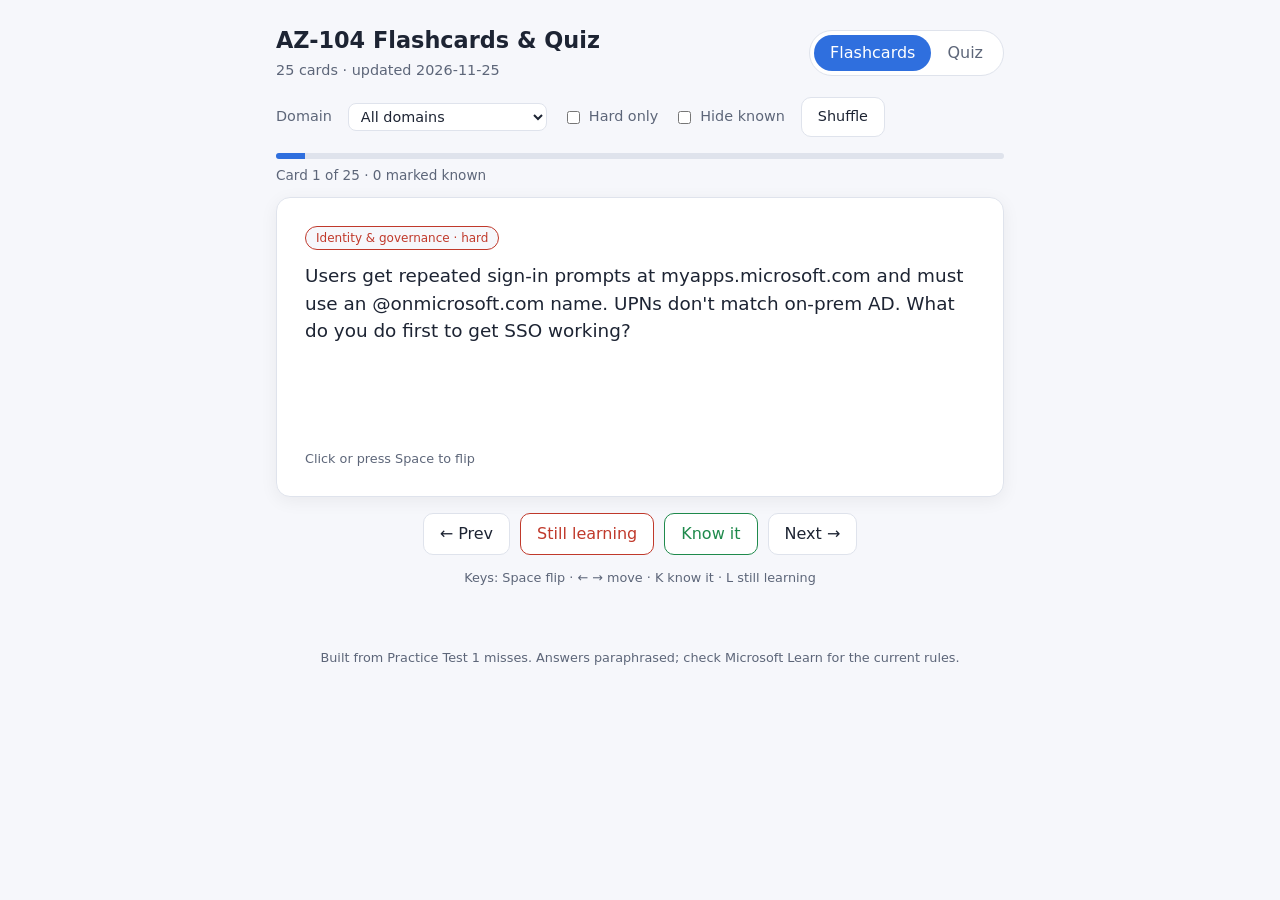
==== quiz/index.html @ c1c8e134 "Initial AZ-104 readiness tracker: quiz site, status check, plan data, skill Co-Authored-By: Claude O" ====
<!DOCTYPE html>
<html lang="en">
<head>
  <meta charset="utf-8">
  <meta name="viewport" content="width=device-width, initial-scale=1">
  <title>AZ-104 Flashcards &amp; Quiz</title>
  <link rel="stylesheet" href="style.css">
</head>
<body>
  <header class="top">
    <div>
      <h1>AZ-104 Flashcards &amp; Quiz</h1>
      <p class="sub"><span id="count"></span> cards · updated <span id="updated"></span></p>
    </div>
    <nav class="modes" role="tablist">
      <button class="mode active" data-mode="cards" role="tab" aria-selected="true">Flashcards</button>
      <button class="mode" data-mode="quiz" role="tab" aria-selected="false">Quiz</button>
    </nav>
  </header>

  <section class="filters">
    <label for="domain">Domain</label>
    <select id="domain"></select>
    <label class="check"><input type="checkbox" id="hardOnly"> Hard only</label>
    <label class="check"><input type="checkbox" id="hideKnown"> Hide known</label>
    <button id="shuffle" class="ghost">Shuffle</button>
  </section>

  <main>
    <!-- Flashcards mode -->
    <section id="cardsView">
      <div class="progress"><div id="cardBar"></div></div>
      <p class="pos" id="cardPos"></p>
      <button id="flashcard" class="flashcard" aria-live="polite">
        <div class="face front">
          <span class="tag" id="fTag"></span>
          <p id="fQuestion"></p>
          <span class="tap">Click or press Space to flip</span>
        </div>
        <div class="face back">
          <span class="tag" id="bTag"></span>
          <p class="answer" id="bAnswer"></p>
          <p class="why" id="bWhy"></p>
        </div>
      </button>
      <div class="row">
        <button id="prev" class="ghost">&larr; Prev</button>
        <button id="again" class="bad">Still learning</button>
        <button id="known" class="good">Know it</button>
        <button id="next" class="ghost">Next &rarr;</button>
      </div>
      <p class="keys">Keys: Space flip · ← → move · K know it · L still learning</p>
    </section>

    <!-- Quiz mode -->
    <section id="quizView" hidden>
      <div class="progress"><div id="quizBar"></div></div>
      <p class="pos" id="quizPos"></p>
      <article class="qcard">
        <span class="tag" id="qTag"></span>
        <p class="qtext" id="qText"></p>
        <div id="options" class="options"></div>
        <button id="hintBtn" class="ghost small" hidden>Show hint</button>
        <p id="hint" class="hint" hidden></p>
        <div id="feedback" class="feedback" hidden></div>
      </article>
      <div class="row">
        <button id="qNext" class="primary" disabled>Next question</button>
      </div>
      <section id="result" class="result" hidden>
        <h2 id="scoreLine"></h2>
        <div id="byDomain"></div>
        <h3>Review your misses</h3>
        <ul id="missList"></ul>
        <button id="restart" class="primary">Try again</button>
      </section>
    </section>
  </main>

  <footer>Built from Practice Test 1 misses. Answers paraphrased; check Microsoft Learn for the current rules.</footer>

  <script src="cards.js"></script>
  <script src="app.js"></script>
</body>
</html>
---- quiz/style.css ----
:root {
  --bg: #f6f7fb;
  --card: #ffffff;
  --ink: #1d2433;
  --muted: #5d6679;
  --line: #dfe3ec;
  --accent: #2f6fde;
  --good: #1f8a4c;
  --bad: #c0392b;
  --soft-good: #e6f4ec;
  --soft-bad: #fbeaea;
  --radius: 14px;
}
@media (prefers-color-scheme: dark) {
  :root {
    --bg: #12151c; --card: #1b2029; --ink: #e8ebf2; --muted: #9aa3b5;
    --line: #2c3340; --accent: #6b9dff; --good: #4cc27f; --bad: #ff7a6b;
    --soft-good: #183326; --soft-bad: #3a1f1d;
  }
}
* { box-sizing: border-box; }
[hidden] { display: none !important; }
body {
  margin: 0; background: var(--bg); color: var(--ink);
  font: 16px/1.5 system-ui, -apple-system, "Segoe UI", Roboto, sans-serif;
}
.top {
  display: flex; justify-content: space-between; align-items: center; flex-wrap: wrap; gap: 12px;
  max-width: 760px; margin: 0 auto; padding: 24px 16px 8px;
}
h1 { font-size: 1.4rem; margin: 0; }
.sub { margin: 2px 0 0; color: var(--muted); font-size: .9rem; }
.modes { display: flex; background: var(--card); border: 1px solid var(--line); border-radius: 999px; padding: 4px; }
.mode { border: 0; background: none; padding: 6px 16px; border-radius: 999px; color: var(--muted); cursor: pointer; font: inherit; }
.mode.active { background: var(--accent); color: #fff; }

.filters {
  display: flex; flex-wrap: wrap; gap: 10px 16px; align-items: center;
  max-width: 760px; margin: 0 auto; padding: 8px 16px 16px; color: var(--muted); font-size: .9rem;
}
select { font: inherit; padding: 4px 8px; border-radius: 8px; border: 1px solid var(--line); background: var(--card); color: var(--ink); }
.check { display: flex; gap: 6px; align-items: center; }

main { max-width: 760px; margin: 0 auto; padding: 0 16px 32px; }
.progress { height: 6px; background: var(--line); border-radius: 999px; overflow: hidden; }
.progress div { height: 100%; width: 0; background: var(--accent); transition: width .3s; }
.pos { color: var(--muted); font-size: .85rem; margin: 6px 0 12px; }

.flashcard {
  position: relative; display: block; width: 100%; min-height: 300px; padding: 0;
  border: 0; background: none; cursor: pointer; perspective: 1200px; font: inherit; color: inherit; text-align: left;
}
.face {
  position: absolute; inset: 0; padding: 28px; border-radius: var(--radius);
  background: var(--card); border: 1px solid var(--line); box-shadow: 0 4px 18px rgba(0,0,0,.06);
  backface-visibility: hidden; transition: transform .45s; display: flex; flex-direction: column; gap: 12px;
  overflow: auto;
}
.face p { margin: 0; font-size: 1.15rem; }
.back { transform: rotateY(180deg); }
.flashcard.flipped .front { transform: rotateY(-180deg); }
.flashcard.flipped .back { transform: rotateY(0); }
.answer { font-weight: 650; font-size: 1.25rem !important; }
.why { color: var(--muted); font-size: 1rem !important; }
.tap { margin-top: auto; color: var(--muted); font-size: .8rem; }
.tag { align-self: flex-start; font-size: .75rem; padding: 2px 10px; border-radius: 999px; background: var(--bg); color: var(--muted); border: 1px solid var(--line); }
.tag.hard { color: var(--bad); border-color: var(--bad); }

.row { display: flex; gap: 10px; justify-content: center; flex-wrap: wrap; margin-top: 16px; }
button.ghost, button.good, button.bad, button.primary {
  font: inherit; padding: 8px 16px; border-radius: 10px; cursor: pointer; border: 1px solid var(--line);
  background: var(--card); color: var(--ink);
}
button.good { border-color: var(--good); color: var(--good); }
button.bad { border-color: var(--bad); color: var(--bad); }
button.primary { background: var(--accent); border-color: var(--accent); color: #fff; }
button:disabled { opacity: .45; cursor: default; }
button.small { padding: 4px 12px; font-size: .85rem; align-self: flex-start; }
.keys { text-align: center; color: var(--muted); font-size: .8rem; }

.qcard { background: var(--card); border: 1px solid var(--line); border-radius: var(--radius); padding: 24px; display: flex; flex-direction: column; gap: 14px; }
.qtext { font-size: 1.1rem; margin: 0; }
.options { display: grid; gap: 8px; }
.opt {
  font: inherit; text-align: left; padding: 10px 14px; border-radius: 10px; cursor: pointer;
  border: 1px solid var(--line); background: var(--bg); color: var(--ink);
}
.opt:hover:not(:disabled) { border-color: var(--accent); }
.opt.right { background: var(--soft-good); border-color: var(--good); }
.opt.wrong { background: var(--soft-bad); border-color: var(--bad); }
.hint { margin: 0; padding: 10px 14px; border-left: 3px solid var(--accent); background: var(--bg); color: var(--muted); }
.feedback { padding: 12px 14px; border-radius: 10px; }
.feedback.ok { background: var(--soft-good); }
.feedback.no { background: var(--soft-bad); }

.result { margin-top: 24px; background: var(--card); border: 1px solid var(--line); border-radius: var(--radius); padding: 24px; }
.result h2 { margin-top: 0; }
.dom { display: flex; justify-content: space-between; border-bottom: 1px solid var(--line); padding: 6px 0; }
#missList li { margin-bottom: 8px; }
footer { text-align: center; color: var(--muted); font-size: .8rem; padding: 16px; }
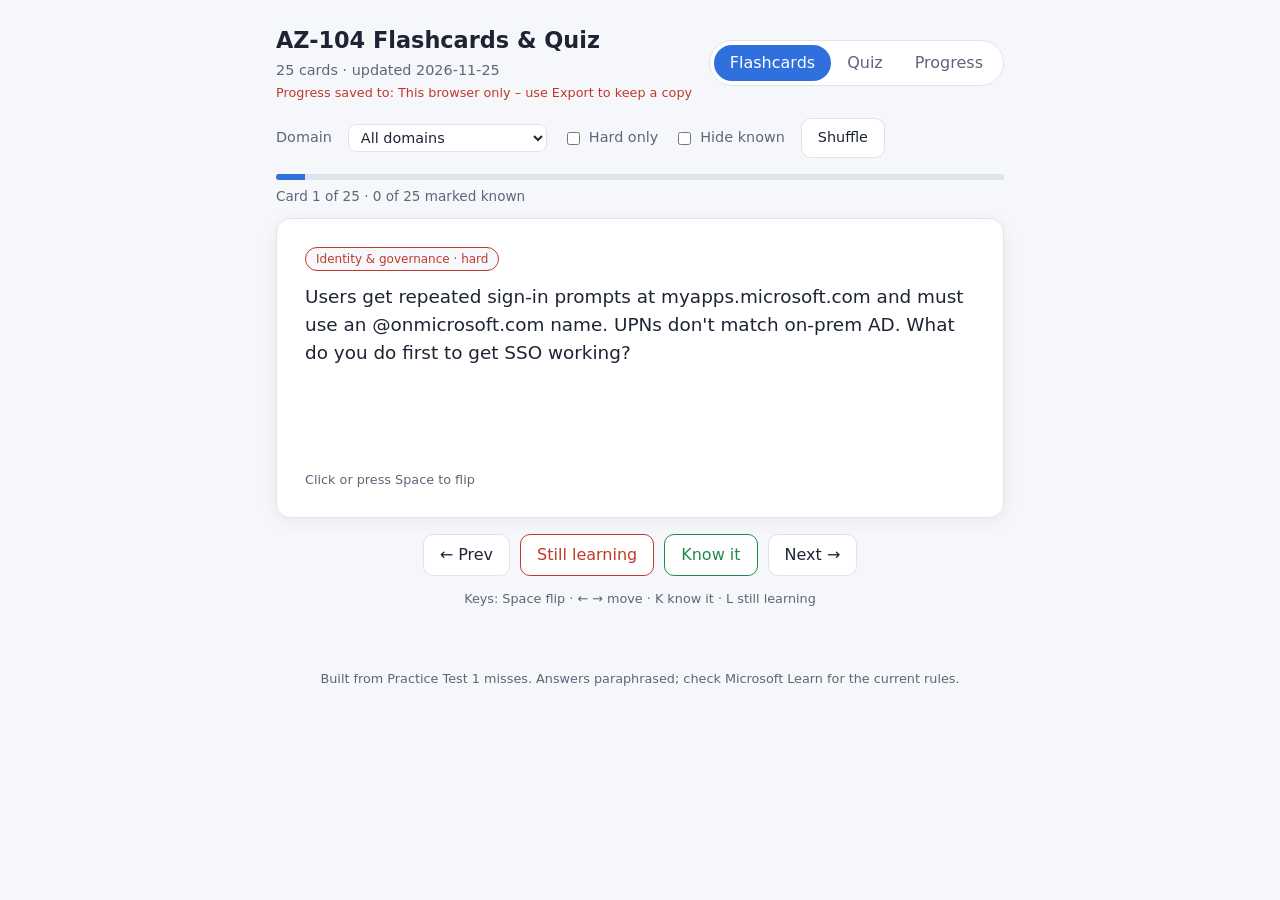
==== commit 51ad462e: "Save quiz progress: SQLite server, Claude artifact database, browser + JSON export - quiz/storage.js" ====
--- a/quiz/index.html
+++ b/quiz/index.html
@@ -4,6 +4,7 @@
   <meta charset="utf-8">
   <meta name="viewport" content="width=device-width, initial-scale=1">
   <title>AZ-104 Flashcards &amp; Quiz</title>
+  <link rel="icon" href="data:,">
   <link rel="stylesheet" href="style.css">
 </head>
 <body>
@@ -11,14 +12,16 @@
     <div>
       <h1>AZ-104 Flashcards &amp; Quiz</h1>
       <p class="sub"><span id="count"></span> cards · updated <span id="updated"></span></p>
+      <p class="saved" id="savedTo">Loading saved progress…</p>
     </div>
     <nav class="modes" role="tablist">
       <button class="mode active" data-mode="cards" role="tab" aria-selected="true">Flashcards</button>
       <button class="mode" data-mode="quiz" role="tab" aria-selected="false">Quiz</button>
+      <button class="mode" data-mode="progress" role="tab" aria-selected="false">Progress</button>
     </nav>
   </header>
 
-  <section class="filters">
+  <section class="filters" id="filters">
     <label for="domain">Domain</label>
     <select id="domain"></select>
     <label class="check"><input type="checkbox" id="hardOnly"> Hard only</label>
@@ -75,11 +78,33 @@
         <button id="restart" class="primary">Try again</button>
       </section>
     </section>
+    <!-- Progress mode -->
+    <section id="progressView" hidden>
+      <div class="stats" id="stats"></div>
+      <h2>Quiz attempts</h2>
+      <div class="scroll"><table class="tbl">
+        <thead><tr><th>Date</th><th>Cards</th><th>Score</th><th>Weakest domain</th></tr></thead>
+        <tbody id="attemptRows"></tbody>
+      </table></div>
+      <h2>Accuracy by domain (all quiz answers)</h2>
+      <div id="domainBars"></div>
+      <h2>Cards you miss most</h2>
+      <ol id="worstCards" class="worst"></ol>
+      <h2>Keep a copy</h2>
+      <p class="muted">Export saves every attempt and card mark as a JSON file. Import merges a file back in (nothing is overwritten).</p>
+      <div class="row left">
+        <button id="exportBtn" class="ghost">Export JSON</button>
+        <button id="copyBtn" class="ghost">Copy JSON</button>
+        <label class="ghost filebtn">Import JSON<input type="file" id="importFile" accept="application/json,.json" hidden></label>
+      </div>
+      <p id="ioMsg" class="muted" aria-live="polite"></p>
+    </section>
   </main>
 
   <footer>Built from Practice Test 1 misses. Answers paraphrased; check Microsoft Learn for the current rules.</footer>
 
   <script src="cards.js"></script>
+  <script src="storage.js"></script>
   <script src="app.js"></script>
 </body>
 </html>
--- a/quiz/style.css
+++ b/quiz/style.css
@@ -98,3 +98,25 @@
 .dom { display: flex; justify-content: space-between; border-bottom: 1px solid var(--line); padding: 6px 0; }
 #missList li { margin-bottom: 8px; }
 footer { text-align: center; color: var(--muted); font-size: .8rem; padding: 16px; }
+
+.saved { margin: 2px 0 0; font-size: .8rem; color: var(--muted); }
+.saved.warn { color: var(--bad); }
+h2 { font-size: 1.05rem; margin: 28px 0 10px; }
+.muted { color: var(--muted); font-size: .9rem; }
+.row.left { justify-content: flex-start; }
+.filebtn { display: inline-flex; align-items: center; font: inherit; padding: 8px 16px; border-radius: 10px; cursor: pointer; border: 1px solid var(--line); background: var(--card); color: var(--ink); }
+.stats { display: grid; grid-template-columns: repeat(auto-fit, minmax(140px, 1fr)); gap: 10px; }
+.stat { background: var(--card); border: 1px solid var(--line); border-radius: var(--radius); padding: 14px; }
+.stat b { display: block; font-size: 1.5rem; }
+.stat span { color: var(--muted); font-size: .85rem; }
+.scroll { overflow-x: auto; }
+.tbl { width: 100%; border-collapse: collapse; background: var(--card); font-size: .92rem; }
+.tbl th, .tbl td { border-bottom: 1px solid var(--line); padding: 8px 10px; text-align: left; white-space: nowrap; }
+.tbl td.num { text-align: right; }
+.bar { display: grid; grid-template-columns: minmax(0, 11em) minmax(0, 1fr) 4.5em; gap: 10px; align-items: center; margin: 6px 0; font-size: .9rem; }
+.bar .track { height: 10px; background: var(--line); border-radius: 999px; overflow: hidden; }
+.bar .fill { height: 100%; background: var(--accent); }
+.bar .fill.low { background: var(--bad); }
+.bar .fill.high { background: var(--good); }
+.bar .v { text-align: right; color: var(--muted); }
+.worst li { margin-bottom: 6px; }
